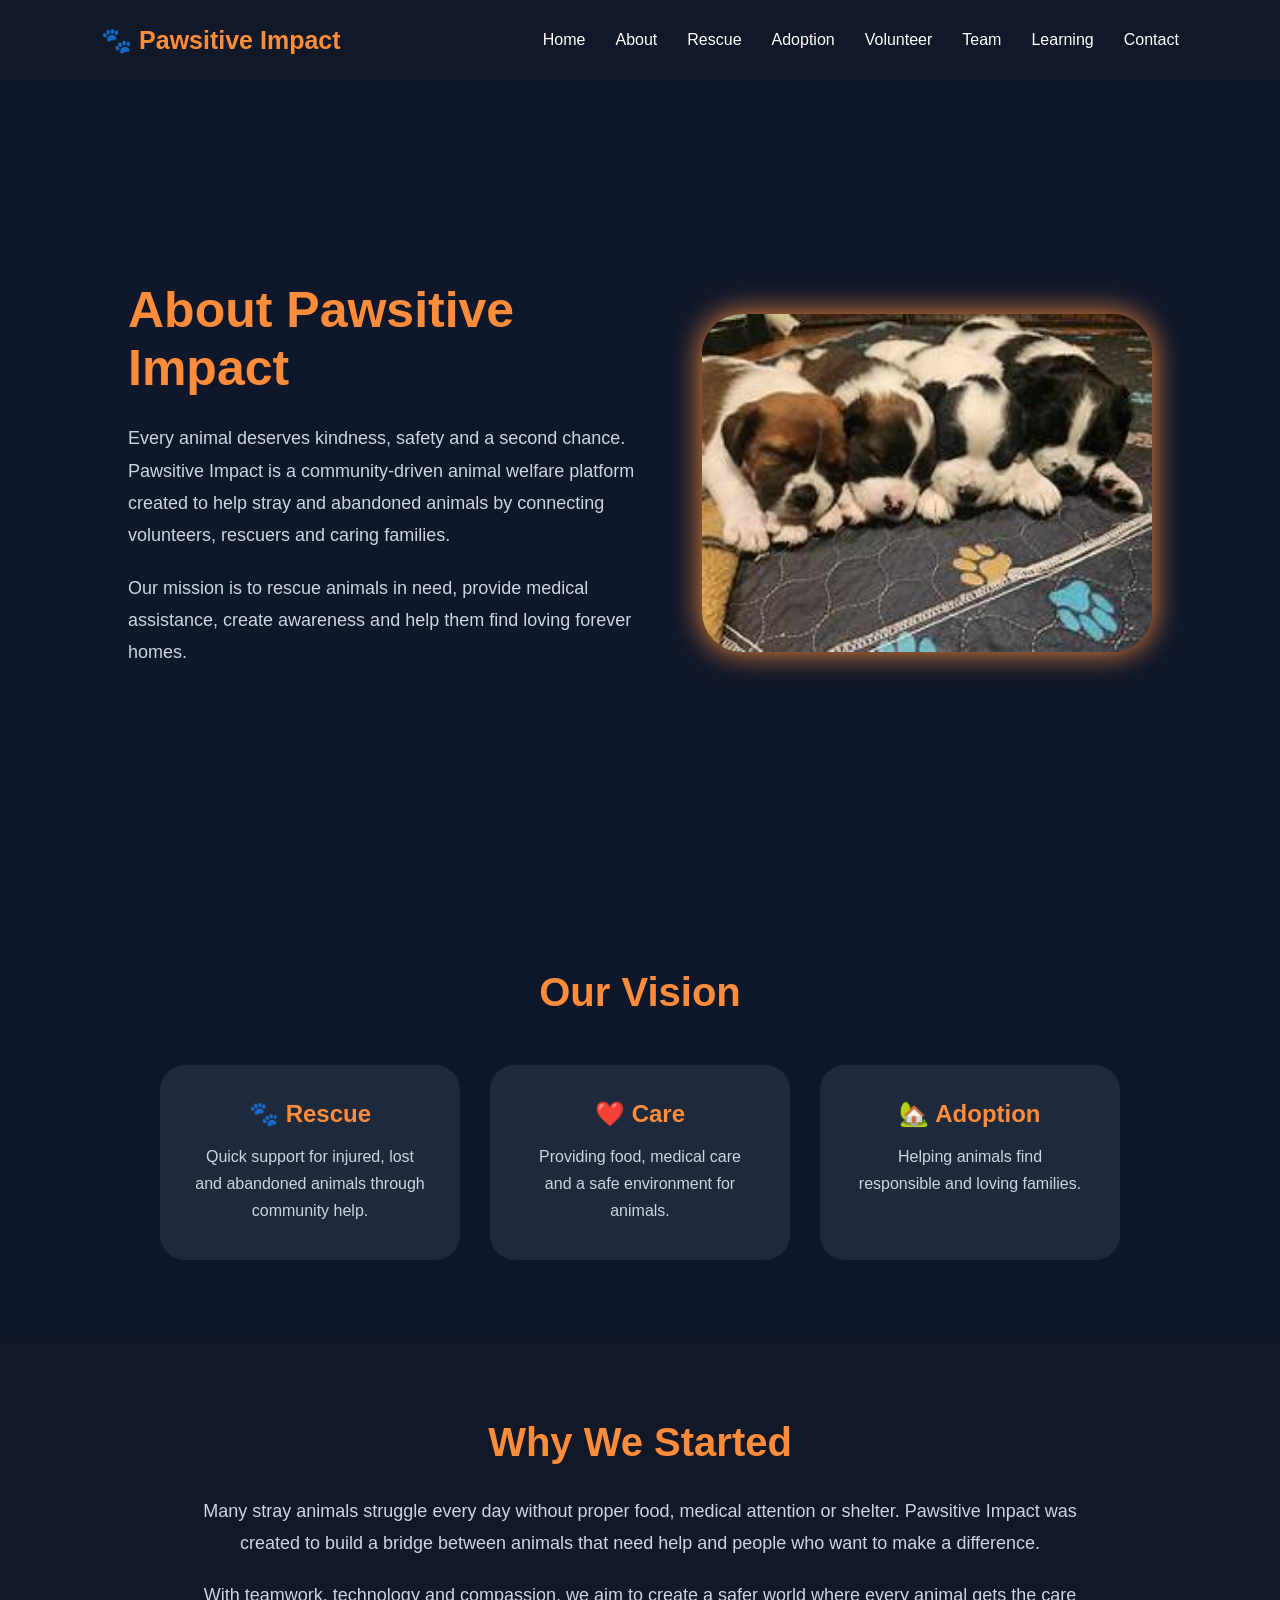
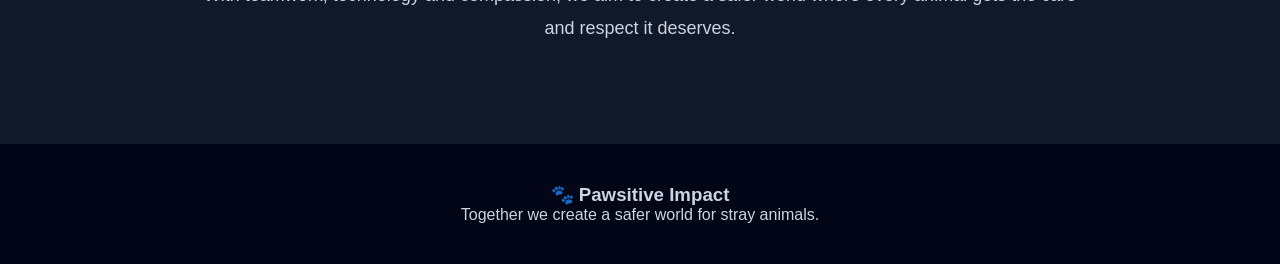
==== about.html @ 606f6a3a "Initial project upload" ====
<!DOCTYPE html>
<html>

<head>

<title>About | Pawsitive Impact</title>

<link rel="stylesheet" href="style.css">

</head>


<body>


<!-- NAVBAR -->

<nav>


<h2 class="logo">
🐾 Pawsitive Impact
</h2>


<ul>

<li><a href="index.html">Home</a></li>

<li><a href="about.html">About</a></li>

<li><a href="rescue.html">Rescue</a></li>

<li><a href="adoption.html">Adoption</a></li>

<li><a href="volunteer.html">Volunteer</a></li>

<li><a href="team.html">Team</a></li>

<li><a href="learning.html">Learning</a></li>

<li><a href="contact.html">Contact</a></li>


</ul>

</nav>





<!-- ABOUT HERO -->


<section class="about-hero">


<div class="about-text">


<h1>
About Pawsitive Impact
</h1>


<p>

Every animal deserves kindness, safety and a second chance.

Pawsitive Impact is a community-driven animal welfare platform
created to help stray and abandoned animals by connecting
volunteers, rescuers and caring families.

</p>


<p>

Our mission is to rescue animals in need,
provide medical assistance,
create awareness and help them find loving forever homes.

</p>


</div>



<div class="about-image">


<img src="assets/about-animal.jpeg">


</div>


</section>









<!-- VISION SECTION -->


<section class="vision">


<h1>
Our Vision
</h1>



<div class="about-cards">



<div class="about-card">


<h2>
🐾 Rescue
</h2>


<p>

Quick support for injured,
lost and abandoned animals
through community help.

</p>


</div>





<div class="about-card">


<h2>
❤️ Care
</h2>


<p>

Providing food, medical care
and a safe environment for animals.

</p>


</div>





<div class="about-card">


<h2>
🏡 Adoption
</h2>


<p>

Helping animals find responsible
and loving families.

</p>


</div>



</div>


</section>









<!-- STORY SECTION -->


<section class="story">


<h1>
Why We Started
</h1>



<p>


Many stray animals struggle every day without proper food,
medical attention or shelter.

Pawsitive Impact was created to build a bridge between
animals that need help and people who want to make a difference.


</p>



<p>


With teamwork, technology and compassion,
we aim to create a safer world where every animal
gets the care and respect it deserves.

</p>



</section>









<!-- FOOTER -->


<footer>


<h3>
🐾 Pawsitive Impact
</h3>


<p>

Together we create a safer world for stray animals.

</p>


</footer>



</body>


</html>
---- style.css ----
*{

margin:0;
padding:0;
box-sizing:border-box;
font-family:'Segoe UI',sans-serif;

}



body{

background:#0f172a;
color:white;

}



nav{

height:80px;

display:flex;

justify-content:space-around;

align-items:center;

background:#111827;

position:sticky;

top:0;

z-index:10;

}



.logo{

color:#ff8c3a;

font-size:25px;

}



ul{

display:flex;

gap:30px;

list-style:none;

}



li{

cursor:pointer;

}



li:hover{

color:#ff8c3a;

}
nav a{

text-decoration:none;
color:white;

}


nav a:hover{

color:#ff8c3a;

}







.hero{


min-height:90vh;

display:flex;

align-items:center;

justify-content:space-between;

padding:70px 10%;

gap:50px;


}




.hero-text{

width:50%;

}




.hero-text h1{

font-size:55px;

color:#ff8c3a;

}



.hero-text p{

font-size:18px;

line-height:1.7;

margin:25px 0;

color:#cbd5e1;

}



button{

padding:15px 35px;

border:none;

border-radius:30px;

background:#ff8c3a;

font-size:16px;

}





.hero-image img{


width:450px;

border-radius:40px;

box-shadow:0 0 30px #ff8c3a;


}







.impact{

padding:80px 10%;

text-align:center;

}



.impact-cards{

display:flex;

gap:30px;

margin-top:40px;

justify-content:center;

flex-wrap:wrap;

}



.impact-cards div{


background:#1e293b;

padding:30px;

width:300px;

border-radius:25px;


}






.team{

padding:80px 10%;

}



.team h1{

text-align:center;

font-size:40px;

color:#ff8c3a;

}



.subtitle{

text-align:center;

margin:20px;

color:#cbd5e1;

}






.member{


display:flex;

align-items:center;

gap:60px;

margin:70px 0;

background:#1e293b;

padding:35px;

border-radius:30px;


}





.member.reverse{

flex-direction:row-reverse;

}




.member img{


width:300px;

height:400px;

object-fit:cover;

border-radius:30px;



}




.member-info{


flex:1;

}



.member-info h2{

font-size:32px;

color:#ff8c3a;

}



.member-info h3{

margin:15px 0;

color:#34d399;

}



.member-info p{

font-size:18px;

line-height:1.7;

color:#cbd5e1;

}





footer{

background:#020617;

text-align:center;

padding:40px;

color:#cbd5e1;

}







@media(max-width:800px){


.hero,
.member,
.member.reverse{


flex-direction:column;

}



.hero-text{

width:100%;

}


.member img{

width:100%;

}


ul{

display:none;

}


}



/* about page */

/* ABOUT PAGE */


.about-hero{

min-height:90vh;

display:flex;

align-items:center;

justify-content:space-between;

padding:80px 10%;

gap:50px;

}




.about-text{

width:50%;

}



.about-text h1{

font-size:50px;

color:#ff8c3a;

margin-bottom:25px;

}



.about-text p{

font-size:18px;

line-height:1.8;

color:#cbd5e1;

margin-bottom:20px;

}




.about-image img{


width:450px;

border-radius:40px;

box-shadow:0 0 30px #ff8c3a;


}









.vision{


padding:80px 10%;

text-align:center;


}



.vision h1{

font-size:40px;

color:#ff8c3a;

}





.about-cards{


display:flex;

justify-content:center;

gap:30px;

margin-top:50px;

flex-wrap:wrap;


}





.about-card{


background:#1e293b;

width:300px;

padding:35px;

border-radius:25px;

transition:.3s;


}




.about-card:hover{


transform:translateY(-10px);


}





.about-card h2{


color:#ff8c3a;

margin-bottom:15px;


}





.about-card p{


color:#cbd5e1;

line-height:1.7;


}









.story{


padding:80px 15%;

text-align:center;

background:#111827;


}



.story h1{


color:#ff8c3a;

font-size:40px;

margin-bottom:30px;


}




.story p{


color:#cbd5e1;

font-size:18px;

line-height:1.8;

margin-bottom:20px;


}










@media(max-width:800px){


.about-hero{

flex-direction:column;

}



.about-text{

width:100%;

}



.about-image img{

width:100%;

}


}


/* rescue page */

/* RESCUE PAGE */



.rescue-hero{


min-height:90vh;

display:flex;

align-items:center;

justify-content:space-between;

padding:80px 10%;

gap:50px;


}





.rescue-content{


width:50%;


}




.rescue-content h1{


font-size:50px;

color:#ff8c3a;

margin-bottom:25px;


}





.rescue-content p{


font-size:18px;

line-height:1.8;

color:#cbd5e1;

margin-bottom:30px;


}






.rescue-content button{


background:#ff8c3a;

padding:15px 35px;

border:none;

border-radius:30px;

cursor:pointer;


}








.rescue-image img{


width:450px;

border-radius:40px;

box-shadow:0 0 30px #ff8c3a;


}


#locationResult{

margin-top:20px;

color:#34d399;

font-size:16px;

line-height:1.7;

}


#locationResult a{

color:#ff8c3a;

text-decoration:none;

}







.rescue-process{


padding:80px 10%;

text-align:center;


}





.rescue-process h1{


font-size:40px;

color:#ff8c3a;


}







.rescue-cards{


display:flex;

justify-content:center;

gap:30px;

margin-top:50px;

flex-wrap:wrap;


}








.rescue-card{


width:300px;

background:#1e293b;

padding:35px;

border-radius:25px;


}





.rescue-card h2{


color:#ff8c3a;

margin-bottom:15px;


}




.rescue-card p{


color:#cbd5e1;

line-height:1.7;


}









.report-section{


background:#111827;

padding:80px 10%;

text-align:center;


}






.report-section h1{


color:#ff8c3a;

font-size:40px;

margin-bottom:40px;


}







form{


max-width:500px;

margin:auto;

display:flex;

flex-direction:column;

gap:20px;


}







input,
textarea,
select{


padding:15px;

border-radius:10px;

border:none;

font-size:16px;


}





textarea{


height:120px;

resize:none;


}






form button{


background:#ff8c3a;

cursor:pointer;


}










@media(max-width:800px){


.rescue-hero{


flex-direction:column;


}



.rescue-content{


width:100%;


}



.rescue-image img{


width:100%;


}



}

/* adoption page */


/* ADOPTION PAGE */


.adoption-header{

padding:80px 10%;

text-align:center;

}


.adoption-header h1{

font-size:50px;

color:#ff8c3a;

}



.adoption-header p{

font-size:18px;

color:#cbd5e1;

margin-top:20px;

}







.filter{

text-align:center;

margin-bottom:40px;

}



.filter button{

margin:10px;

cursor:pointer;

}









.animals{


display:flex;

justify-content:center;

gap:30px;

flex-wrap:wrap;

padding:40px 10%;


}





.animal-card{


background:#1e293b;

width:300px;

border-radius:25px;

overflow:hidden;

text-align:center;

padding-bottom:25px;


}




.animal-card img{


width:100%;

height:230px;

object-fit:cover;


}





.animal-card h2{


color:#ff8c3a;

margin:15px;


}





.animal-card p{


color:#cbd5e1;

padding:0 20px;

line-height:1.6;


}







.animal-card button{


margin-top:20px;

cursor:pointer;


}



/* VOLUNTEER PAGE */


.volunteer-hero{

min-height:90vh;

padding:80px 10%;

display:flex;

align-items:center;

justify-content:space-between;

gap:50px;

}



.volunteer-hero h1{

font-size:50px;

color:#ff8c3a;

}



.volunteer-hero p{

color:#cbd5e1;

font-size:18px;

line-height:1.8;

margin-top:25px;

}




.volunteer-image img{

width:450px;

border-radius:40px;

box-shadow:0 0 30px #ff8c3a;

}








.roles{

padding:80px 10%;

text-align:center;

}



.roles h1{

color:#ff8c3a;

font-size:40px;

}





.role-cards{

display:flex;

justify-content:center;

gap:30px;

flex-wrap:wrap;

margin-top:40px;

}





.role-card{

background:#1e293b;

width:300px;

padding:35px;

border-radius:25px;

}



.role-card h2{

color:#ff8c3a;

}



.role-card p{

color:#cbd5e1;

line-height:1.6;

margin-top:15px;

}










.volunteer-form{

background:#111827;

padding:80px 10%;

text-align:center;

}



.volunteer-form h1{

color:#ff8c3a;

margin-bottom:40px;

}



.volunteer-form form{

max-width:500px;

margin:auto;

display:flex;

flex-direction:column;

gap:20px;

}



.volunteer-form input,
.volunteer-form select{


padding:15px;

border-radius:10px;

border:none;

font-size:16px;

}



.volunteer-form button{

cursor:pointer;

background:#ff8c3a;

}







@media(max-width:800px){


.volunteer-hero{

flex-direction:column;

}



.volunteer-image img{

width:100%;

}


}





/* CONTACT PAGE */


.contact-hero{

padding:90px 10%;

text-align:center;

}



.contact-hero h1{

font-size:50px;

color:#ff8c3a;

}



.contact-hero p{

color:#cbd5e1;

font-size:18px;

margin-top:20px;

line-height:1.7;

}








.contact-cards{

display:flex;

justify-content:center;

gap:30px;

padding:50px 10%;

flex-wrap:wrap;

}





.contact-card{


background:#1e293b;

width:300px;

padding:35px;

border-radius:25px;

text-align:center;


}




.contact-card h2{

color:#ff8c3a;

margin-bottom:15px;

}



.contact-card p{

color:#cbd5e1;

line-height:1.6;

}





/* LOCATION MAP */


.location-section{


padding:80px 10%;

text-align:center;


}



.location-section h1{


font-size:40px;

color:#ff8c3a;

margin-bottom:20px;


}




.location-section p{


color:#cbd5e1;

font-size:18px;

margin-bottom:40px;


}





.map-container{


width:100%;

height:450px;

border-radius:30px;

overflow:hidden;

box-shadow:0 0 30px #ff8c3a;


}




.map-container iframe{


width:100%;

height:100%;

border:0;


}




@media(max-width:800px){


.map-container{

height:300px;

}


}





.message-section{


background:#111827;

padding:80px 10%;

text-align:center;


}






.message-section h1{

color:#ff8c3a;

font-size:40px;

margin-bottom:40px;

}





.message-section form{


max-width:500px;

margin:auto;

display:flex;

flex-direction:column;

gap:20px;


}







.message-section input,
.message-section textarea{


padding:15px;

border:none;

border-radius:10px;

font-size:16px;


}




.message-section textarea{


height:130px;

resize:none;


}




.message-section button{


background:#ff8c3a;

cursor:pointer;

}









@media(max-width:800px){


.contact-cards{

flex-direction:column;

align-items:center;

}



.contact-card{

width:100%;

}


}




/* team page */
/* TEAM INTRO */


.team-intro{

padding:90px 15%;

text-align:center;

}



.team-intro h1{

font-size:50px;

color:#ff8c3a;

margin-bottom:30px;

}



.team-intro p{

color:#cbd5e1;

font-size:18px;

line-height:1.8;

margin-bottom:20px;

}




.team-container{


padding:60px 10%;


display:grid;

grid-template-columns:repeat(3,1fr);

gap:35px;


}






.team-card{


background:#1e293b;

border-radius:30px;

overflow:hidden;

text-align:center;

padding-bottom:30px;

transition:.3s;


}






.team-card:hover{


transform:translateY(-10px);


}







.team-card img{


width:100%;

height:320px;

object-fit:cover;


}





.team-card h2{


color:#ff8c3a;

margin-top:20px;


}





.team-card h3{


color:#34d399;

margin:15px;


}





.team-card p{


color:#cbd5e1;

padding:0 25px;

line-height:1.7;


}







/* TEAM MISSION */


.team-mission{


background:#111827;

padding:80px 10%;

text-align:center;


}



.team-mission h1{

color:#ff8c3a;

font-size:40px;

}



.team-mission>p{


color:#cbd5e1;

font-size:18px;

line-height:1.7;

margin:30px;


}





.mission-box{


display:flex;

justify-content:center;

gap:30px;

flex-wrap:wrap;

}





.mission-box div{


background:#1e293b;

padding:30px;

width:280px;

border-radius:25px;


}



.mission-box h2{

color:#34d399;

margin-bottom:15px;

}



.mission-box p{

color:#cbd5e1;

}








@media(max-width:800px){


.mission-box{

flex-direction:column;

align-items:center;

}


}





/* learning page */

/* LEARNING CENTER */


.learning-hero{

padding:90px 10%;

text-align:center;

}



.learning-hero h1{

font-size:50px;

color:#ff8c3a;

}



.learning-hero p{

color:#cbd5e1;

font-size:18px;

margin-top:20px;

}








.learning-cards{


display:flex;

justify-content:center;

gap:30px;

padding:60px 10%;

flex-wrap:wrap;


}





.learn-card{


background:#1e293b;

width:300px;

padding:35px;

border-radius:25px;

}



.learn-card h2{

color:#ff8c3a;

margin-bottom:15px;

}




.learn-card p{

color:#cbd5e1;

line-height:1.6;

}




.learn-card a{


color:#34d399;

text-decoration:none;

}








.resources{


background:#111827;

padding:80px 10%;

text-align:center;


}



.resources h1{

font-size:40px;

color:#ff8c3a;

}





.resource-box{


background:#1e293b;

padding:35px;

margin:30px auto;

max-width:600px;

border-radius:25px;


}



.resource-box h2{

color:#34d399;

}



.resource-box p{

color:#cbd5e1;

line-height:1.7;

}




.resource-box a{

color:#ff8c3a;

font-weight:bold;
text-decoration:none;

}





@media(max-width:800px){


.learning-cards{

flex-direction:column;

align-items:center;

}


}
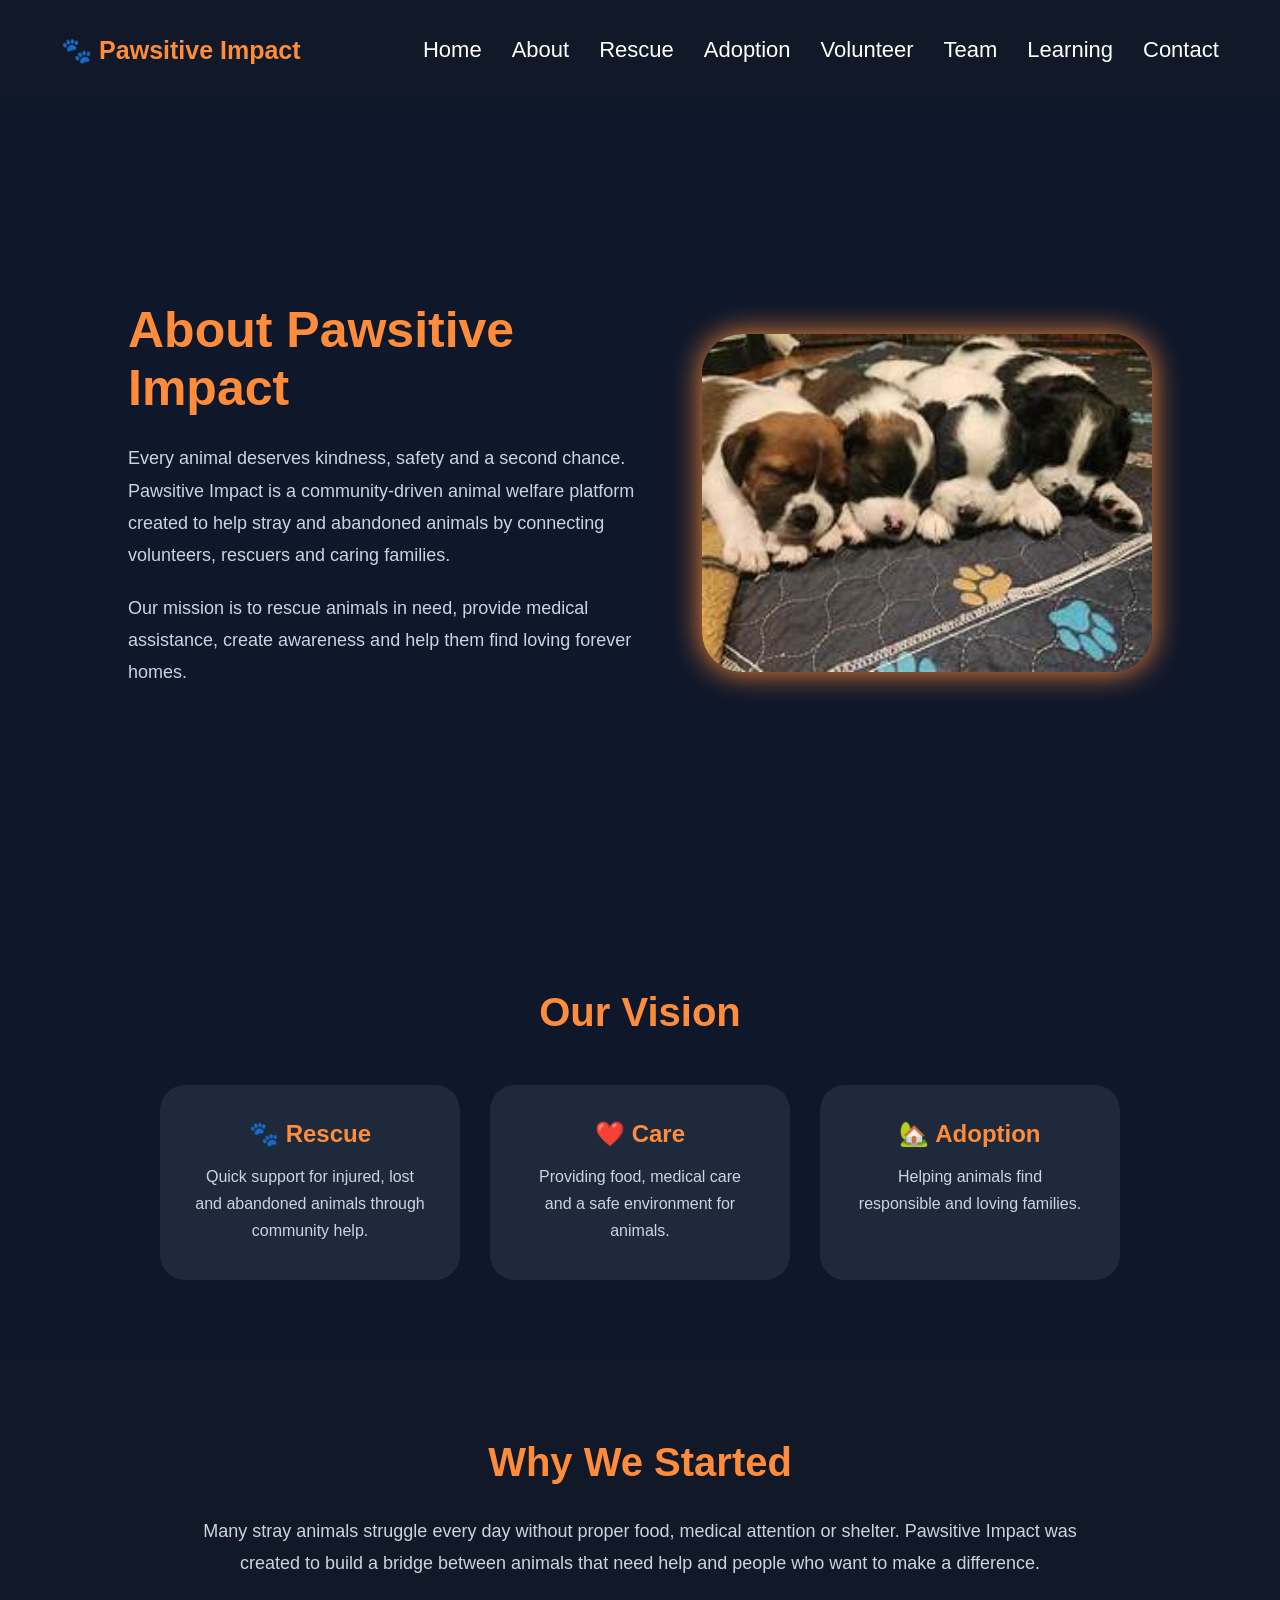
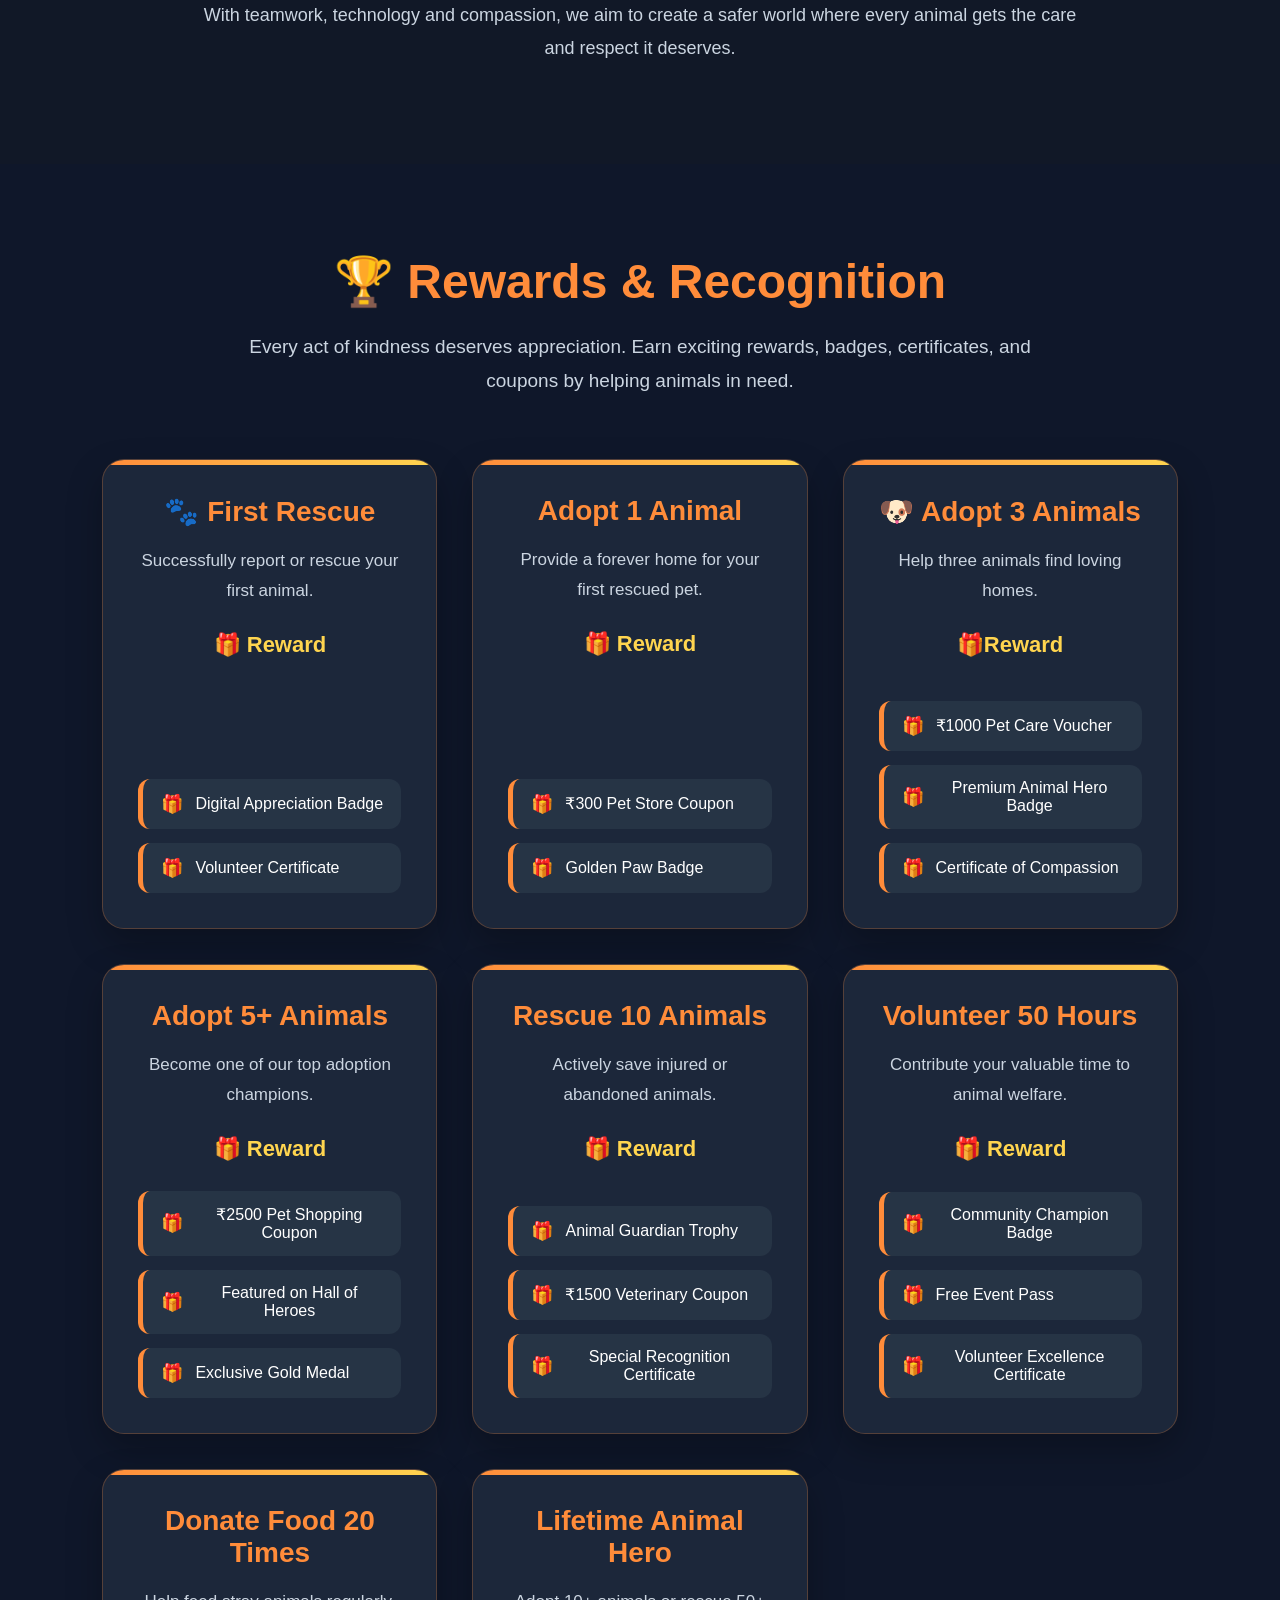
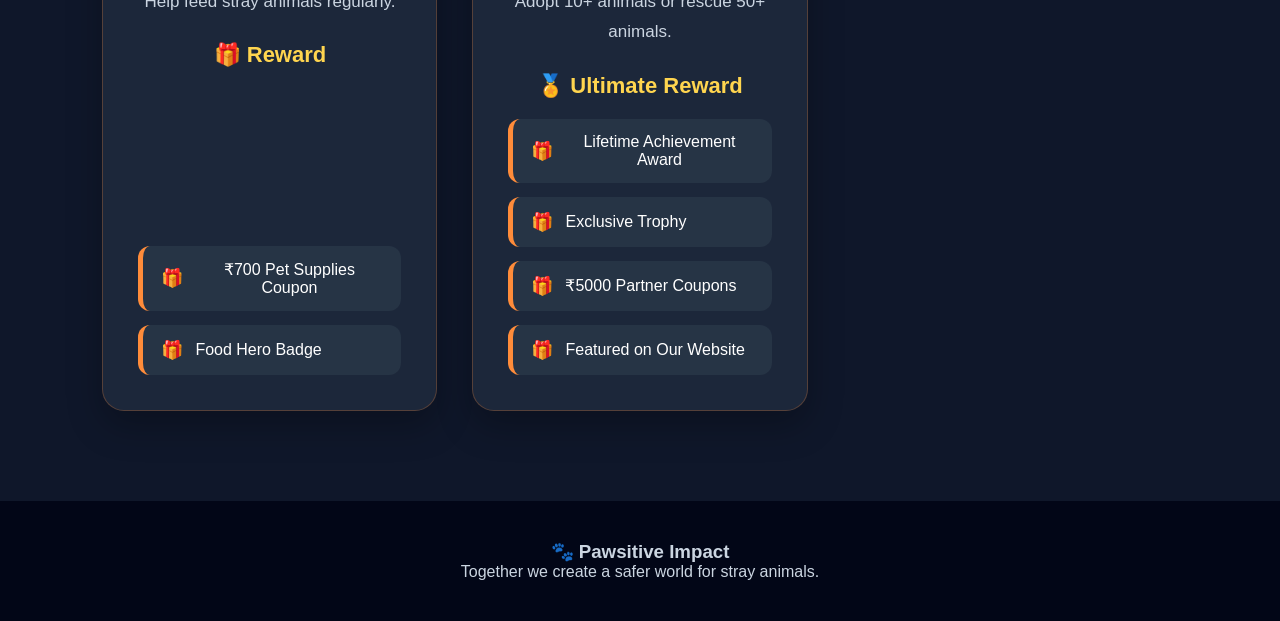
==== commit 8c3c1d4f: "Add new sections highlighting the importance and benefits of volunteering, including a step-by-step " ====
--- a/about.html
+++ b/about.html
@@ -241,6 +241,148 @@
 </section>
 
 
+<!-- REWARDS SECTION -->
+
+<section class="rewards">
+
+    <h1>🏆 Rewards & Recognition</h1>
+
+    <p class="reward-subtitle">
+        Every act of kindness deserves appreciation. Earn exciting rewards,
+        badges, certificates, and coupons by helping animals in need.
+    </p>
+
+    <div class="reward-cards">
+
+        <div class="reward-card">
+
+            <h2>🐾 First Rescue</h2>
+
+            <p>Successfully report or rescue your first animal.</p>
+
+            <h3>🎁 Reward</h3>
+
+            <ul>
+                <li>Digital Appreciation Badge</li>
+                <li>Volunteer Certificate</li>
+            </ul>
+
+        </div>
+
+        <div class="reward-card">
+
+            <h2> Adopt 1 Animal</h2>
+
+            <p>Provide a forever home for your first rescued pet.</p>
+
+            <h3> 🎁 Reward</h3>
+
+            <ul>
+                <li>₹300 Pet Store Coupon</li>
+                <li>Golden Paw Badge</li>
+            </ul>
+
+        </div>
+
+        <div class="reward-card">
+
+            <h2>🐶 Adopt 3 Animals</h2>
+
+            <p>Help three animals find loving homes.</p>
+
+            <h3> 🎁Reward</h3>
+
+            <ul>
+                <li>₹1000 Pet Care Voucher</li>
+                <li>Premium Animal Hero Badge</li>
+                <li>Certificate of Compassion</li>
+            </ul>
+
+        </div>
+
+        <div class="reward-card">
+
+            <h2> Adopt 5+ Animals</h2>
+
+            <p>Become one of our top adoption champions.</p>
+
+            <h3>🎁 Reward</h3>
+
+            <ul>
+                <li>₹2500 Pet Shopping Coupon</li>
+                <li>Featured on Hall of Heroes</li>
+                <li>Exclusive Gold Medal</li>
+            </ul>
+
+        </div>
+
+        <div class="reward-card">
+
+            <h2> Rescue 10 Animals</h2>
+
+            <p>Actively save injured or abandoned animals.</p>
+
+            <h3>🎁 Reward</h3>
+
+            <ul>
+                <li>Animal Guardian Trophy</li>
+                <li>₹1500 Veterinary Coupon</li>
+                <li>Special Recognition Certificate</li>
+            </ul>
+
+        </div>
+
+        <div class="reward-card">
+
+            <h2> Volunteer 50 Hours</h2>
+
+            <p>Contribute your valuable time to animal welfare.</p>
+
+            <h3>🎁 Reward</h3>
+
+            <ul>
+                <li>Community Champion Badge</li>
+                <li>Free Event Pass</li>
+                <li>Volunteer Excellence Certificate</li>
+            </ul>
+
+        </div>
+
+        <div class="reward-card">
+
+            <h2> Donate Food 20 Times</h2>
+
+            <p>Help feed stray animals regularly.</p>
+
+            <h3>🎁 Reward</h3>
+
+            <ul>
+                <li>₹700 Pet Supplies Coupon</li>
+                <li>Food Hero Badge</li>
+            </ul>
+
+        </div>
+
+        <div class="reward-card">
+
+            <h2> Lifetime Animal Hero</h2>
+
+            <p>Adopt 10+ animals or rescue 50+ animals.</p>
+
+            <h3>🏅 Ultimate Reward</h3>
+
+            <ul>
+                <li>Lifetime Achievement Award</li>
+                <li>Exclusive Trophy</li>
+                <li>₹5000 Partner Coupons</li>
+                <li>Featured on Our Website</li>
+            </ul>
+
+        </div>
+
+    </div>
+
+</section>
 
 
 
--- a/style.css
+++ b/style.css
@@ -20,7 +20,7 @@
 
 nav{
 
-height:80px;
+height:100px;
 
 display:flex;
 
@@ -53,6 +53,7 @@
 ul{
 
 display:flex;
+font-size:22px;
 
 gap:30px;
 
@@ -86,6 +87,7 @@
 nav a:hover{
 
 color:#ff8c3a;
+
 
 }
 
@@ -645,7 +647,496 @@
 
 }
 
-
+/*=========================================
+            REWARDS SECTION
+=========================================*/
+
+.rewards{
+    padding:90px 8%;
+    background:#0f172a;
+    text-align:center;
+}
+
+.rewards h1{
+    font-size:48px;
+    color:#ff8c3a;
+    margin-bottom:20px;
+    font-weight:700;
+}
+
+.reward-subtitle{
+    max-width:850px;
+    margin:0 auto 60px;
+    color:#cbd5e1;
+    font-size:19px;
+    line-height:1.8;
+}
+
+/*=========================================
+              CARD GRID
+=========================================*/
+
+.reward-cards{
+
+    display:grid;
+
+    grid-template-columns:repeat(auto-fit,minmax(330px,1fr));
+
+    gap:35px;
+
+    align-items:stretch;
+
+}
+
+/*=========================================
+             REWARD CARD
+=========================================*/
+
+.reward-card{
+
+    position:relative;
+
+    background:rgba(30,41,59,.95);
+
+    backdrop-filter:blur(12px);
+
+    border-radius:22px;
+
+    padding:35px;
+
+    overflow:hidden;
+
+    display:flex;
+
+    flex-direction:column;
+
+    min-height:470px;
+
+    transition:.4s;
+
+    border:1px solid rgba(255,140,58,.25);
+
+    box-shadow:0 15px 35px rgba(0,0,0,.25);
+
+}
+
+/* glowing top border */
+
+.reward-card::before{
+
+    content:"";
+
+    position:absolute;
+
+    top:0;
+
+    left:0;
+
+    width:100%;
+
+    height:5px;
+
+    background:linear-gradient(90deg,#ff8c3a,#ffb347,#ffd54f);
+
+}
+
+.reward-card:hover{
+
+    transform:translateY(-12px);
+
+    box-shadow:0 18px 40px rgba(255,140,58,.35);
+
+    border-color:#ff8c3a;
+
+}
+
+/*=========================================
+            CARD CONTENT
+=========================================*/
+
+.reward-card h2{
+
+    color:#ff8c3a;
+
+    font-size:28px;
+
+    margin-bottom:18px;
+
+    font-weight:700;
+
+}
+
+.reward-card p{
+
+    color:#cbd5e1;
+
+    line-height:1.8;
+
+    margin-bottom:25px;
+
+    font-size:17px;
+
+}
+
+.reward-card h3{
+
+    color:#FFD54F;
+
+    font-size:22px;
+
+    margin-bottom:20px;
+
+}
+
+/*=========================================
+          REWARD LIST
+=========================================*/
+
+.reward-card ul{
+
+    list-style:none;
+
+    margin-top:auto;
+
+    padding:0;
+
+    display:flex;
+
+    flex-direction:column;
+
+    gap:14px;
+
+}
+
+.reward-card ul li{
+
+    display:flex;
+
+    align-items:center;
+
+    background:#263445;
+
+    padding:14px 18px;
+
+    border-radius:12px;
+
+    color:white;
+
+    font-size:16px;
+
+    transition:.3s;
+
+    border-left:5px solid #ff8c3a;
+
+}
+
+.reward-card ul li:hover{
+
+    background:#31445d;
+
+    transform:translateX(6px);
+
+}
+
+.reward-card ul li::before{
+
+    content:"🎁";
+
+    margin-right:12px;
+
+    font-size:18px;
+
+}
+
+/*=========================================
+          LEVEL TABLE
+=========================================*/
+
+.reward-levels{
+
+    margin-top:90px;
+
+}
+
+.reward-levels h2{
+
+    color:#ff8c3a;
+
+    font-size:38px;
+
+    margin-bottom:30px;
+
+}
+
+.reward-levels table{
+
+    width:100%;
+
+    border-collapse:collapse;
+
+    overflow:hidden;
+
+    border-radius:18px;
+
+    background:#1e293b;
+
+    box-shadow:0 15px 30px rgba(0,0,0,.25);
+
+}
+
+.reward-levels th{
+
+    background:linear-gradient(90deg,#ff8c3a,#ffb347);
+
+    color:#111827;
+
+    padding:20px;
+
+    font-size:18px;
+
+}
+
+.reward-levels td{
+
+    padding:18px;
+
+    color:#d8dee9;
+
+    border-bottom:1px solid rgba(255,255,255,.08);
+
+}
+
+.reward-levels tr:hover{
+
+    background:#2a3b52;
+
+}
+
+/*=========================================
+            COUPON SECTION
+=========================================*/
+
+.coupon-section{
+
+    margin-top:90px;
+
+}
+
+.coupon-section h2{
+
+    color:#ff8c3a;
+
+    font-size:38px;
+
+    margin-bottom:40px;
+
+}
+
+.coupon-grid{
+
+    display:grid;
+
+    grid-template-columns:repeat(auto-fit,minmax(270px,1fr));
+
+    gap:30px;
+
+}
+
+.coupon{
+
+    background:linear-gradient(135deg,#ff8c3a,#ffb347);
+
+    color:#111827;
+
+    padding:35px;
+
+    border-radius:20px;
+
+    box-shadow:0 15px 30px rgba(0,0,0,.25);
+
+    transition:.4s;
+
+}
+
+.coupon:hover{
+
+    transform:translateY(-10px) scale(1.03);
+
+}
+
+.coupon h3{
+
+    font-size:30px;
+
+    margin-bottom:15px;
+
+}
+
+.coupon p{
+
+    font-size:17px;
+
+    line-height:1.7;
+
+}
+
+/*=========================================
+             BADGES
+=========================================*/
+
+.badges{
+
+    padding:90px 8%;
+
+    text-align:center;
+
+}
+
+.badges h1{
+
+    color:#ff8c3a;
+
+    font-size:45px;
+
+    margin-bottom:50px;
+
+}
+
+.badge-grid{
+
+    display:grid;
+
+    grid-template-columns:repeat(auto-fit,minmax(200px,1fr));
+
+    gap:30px;
+
+}
+
+.badge{
+
+    background:#1e293b;
+
+    padding:30px;
+
+    border-radius:20px;
+
+    transition:.4s;
+
+    border:1px solid rgba(255,140,58,.2);
+
+}
+
+.badge:hover{
+
+    transform:translateY(-10px);
+
+    box-shadow:0 15px 35px rgba(255,140,58,.3);
+
+}
+
+.badge span{
+
+    display:block;
+
+    font-size:60px;
+
+    margin-bottom:18px;
+
+}
+
+.badge h3{
+
+    color:#ff8c3a;
+
+    margin-bottom:12px;
+
+}
+
+.badge p{
+
+    color:#cbd5e1;
+
+    line-height:1.7;
+
+}
+
+/*=========================================
+          RESPONSIVE
+=========================================*/
+
+@media(max-width:900px){
+
+.reward-cards{
+
+grid-template-columns:1fr;
+
+}
+
+.reward-card{
+
+min-height:auto;
+
+}
+
+.coupon-grid{
+
+grid-template-columns:1fr;
+
+}
+
+.badge-grid{
+
+grid-template-columns:1fr;
+
+}
+
+.reward-levels{
+
+overflow-x:auto;
+
+}
+
+.reward-levels table{
+
+min-width:700px;
+
+}
+
+}
+
+@media(max-width:600px){
+
+.rewards h1{
+
+font-size:36px;
+
+}
+
+.reward-subtitle{
+
+font-size:16px;
+
+}
+
+.reward-card{
+
+padding:25px;
+
+}
+
+.reward-card h2{
+
+font-size:24px;
+
+}
+
+.reward-card p{
+
+font-size:16px;
+
+}
+
+}
 
 
 
@@ -683,6 +1174,7 @@
 }
 
 
+
 /* rescue page */
 
 /* RESCUE PAGE */
@@ -952,6 +1444,222 @@
 }
 
 
+/*==========================
+EMERGENCY CONTACT
+===========================*/
+
+.emergency-contact{
+padding:80px 10%;
+text-align:center;
+background:#111827;
+}
+
+.emergency-contact h1{
+font-size:42px;
+color:#ff8c3a;
+margin-bottom:20px;
+}
+
+.emergency-contact p{
+color:#cbd5e1;
+max-width:750px;
+margin:auto;
+line-height:1.8;
+margin-bottom:50px;
+}
+
+.contact-boxes{
+display:grid;
+grid-template-columns:repeat(auto-fit,minmax(250px,1fr));
+gap:25px;
+}
+
+.contact-card{
+background:#1e293b;
+padding:35px;
+border-radius:20px;
+transition:.4s;
+border-top:4px solid #34d399;
+}
+
+.contact-card:hover{
+transform:translateY(-8px);
+box-shadow:0 12px 25px rgba(52,211,153,.3);
+}
+
+.contact-card h2{
+color:#34d399;
+margin-bottom:15px;
+}
+
+.contact-card p{
+color:white;
+}
+
+/*==========================
+BEFORE RESCUE
+===========================*/
+
+.before-rescue{
+padding:90px 10%;
+text-align:center;
+}
+
+.before-rescue h1{
+color:#ff8c3a;
+font-size:42px;
+margin-bottom:50px;
+}
+
+.before-grid{
+display:grid;
+grid-template-columns:repeat(auto-fit,minmax(250px,1fr));
+gap:30px;
+}
+
+.before-card{
+background:#1e293b;
+padding:35px;
+border-radius:20px;
+transition:.4s;
+}
+
+.before-card:hover{
+transform:translateY(-10px);
+}
+
+.before-card span{
+font-size:55px;
+display:block;
+margin-bottom:15px;
+}
+
+.before-card h2{
+color:#34d399;
+margin-bottom:15px;
+}
+
+.before-card p{
+color:#cbd5e1;
+line-height:1.8;
+}
+
+/*==========================
+STATS
+===========================*/
+
+.rescue-stats{
+padding:90px 10%;
+background:#111827;
+text-align:center;
+}
+
+.rescue-stats h1{
+color:#ff8c3a;
+font-size:42px;
+margin-bottom:50px;
+}
+
+.stats-grid{
+display:grid;
+grid-template-columns:repeat(auto-fit,minmax(220px,1fr));
+gap:30px;
+}
+
+.stat-box{
+background:#1e293b;
+padding:40px;
+border-radius:20px;
+}
+
+.stat-box h2{
+font-size:45px;
+color:#34d399;
+}
+
+.stat-box p{
+color:#cbd5e1;
+margin-top:10px;
+}
+
+/*==========================
+TIPS
+===========================*/
+
+.rescue-tips{
+padding:90px 10%;
+text-align:center;
+}
+
+.rescue-tips h1{
+color:#ff8c3a;
+margin-bottom:50px;
+font-size:42px;
+}
+
+.tips-grid{
+display:grid;
+grid-template-columns:repeat(auto-fit,minmax(220px,1fr));
+gap:25px;
+}
+
+.tip-card{
+background:#1e293b;
+padding:35px;
+border-radius:20px;
+font-size:45px;
+transition:.4s;
+}
+
+.tip-card:hover{
+transform:translateY(-8px);
+}
+
+.tip-card h3{
+font-size:25px;
+color:#34d399;
+margin:20px 0;
+}
+
+.tip-card p{
+font-size:16px;
+color:#cbd5e1;
+line-height:1.7;
+}
+
+/*==========================
+FAQ
+===========================*/
+
+.faq{
+padding:90px 10%;
+background:#111827;
+}
+
+.faq h1{
+text-align:center;
+color:#ff8c3a;
+margin-bottom:50px;
+font-size:42px;
+}
+
+.faq-box{
+background:#1e293b;
+padding:30px;
+margin-bottom:20px;
+border-left:5px solid #ff8c3a;
+border-radius:15px;
+}
+
+.faq-box h3{
+color:#34d399;
+margin-bottom:15px;
+}
+
+.faq-box p{
+color:#cbd5e1;
+line-height:1.8;
+}
 
 
 
@@ -1068,6 +1776,8 @@
 
 }
 
+
+
 /* adoption page */
 
 
@@ -1372,7 +2082,311 @@
 }
 
 
-
+/*==============================
+SECTION COMMON
+==============================*/
+
+.section-subtitle{
+
+max-width:800px;
+
+margin:20px auto 60px;
+
+color:#cbd5e1;
+
+font-size:18px;
+
+line-height:1.8;
+
+}
+
+/*==============================
+WHY VOLUNTEER
+==============================*/
+
+.why-volunteer{
+
+padding:90px 10%;
+
+text-align:center;
+
+}
+
+.why-volunteer h1{
+
+font-size:42px;
+
+color:#ff8c3a;
+
+margin-bottom:10px;
+
+}
+
+.why-grid{
+
+display:grid;
+
+grid-template-columns:repeat(auto-fit,minmax(260px,1fr));
+
+gap:30px;
+
+}
+
+.why-card{
+
+background:#1e293b;
+
+padding:35px;
+
+border-radius:20px;
+
+transition:.4s;
+
+border-top:4px solid #34d399;
+
+}
+
+.why-card:hover{
+
+transform:translateY(-10px);
+
+box-shadow:0 15px 30px rgba(52,211,153,.25);
+
+}
+
+.icon{
+
+font-size:55px;
+
+margin-bottom:20px;
+
+}
+
+.why-card h2{
+
+color:#34d399;
+
+margin-bottom:15px;
+
+}
+
+.why-card p{
+
+color:#cbd5e1;
+
+line-height:1.8;
+
+}
+
+/*==============================
+BENEFITS
+==============================*/
+
+.volunteer-benefits{
+
+padding:90px 10%;
+
+background:#111827;
+
+text-align:center;
+
+}
+
+.volunteer-benefits h1{
+
+font-size:42px;
+
+color:#ff8c3a;
+
+}
+
+.benefit-grid{
+
+display:grid;
+
+grid-template-columns:repeat(auto-fit,minmax(250px,1fr));
+
+gap:30px;
+
+}
+
+.benefit-card{
+
+background:#1e293b;
+
+padding:35px;
+
+border-radius:20px;
+
+transition:.4s;
+
+border-left:5px solid #ff8c3a;
+
+}
+
+.benefit-card:hover{
+
+transform:scale(1.04);
+
+}
+
+.benefit-card span{
+
+font-size:55px;
+
+display:block;
+
+margin-bottom:20px;
+
+}
+
+.benefit-card h2{
+
+color:#ff8c3a;
+
+margin-bottom:15px;
+
+}
+
+.benefit-card p{
+
+color:#cbd5e1;
+
+line-height:1.8;
+
+}
+
+/*==============================
+VOLUNTEER JOURNEY
+==============================*/
+
+.journey{
+
+padding:90px 8%;
+
+text-align:center;
+
+}
+
+.journey h1{
+
+font-size:42px;
+
+color:#ff8c3a;
+
+}
+
+.journey-line{
+
+display:flex;
+
+justify-content:center;
+
+align-items:flex-start;
+
+gap:15px;
+
+flex-wrap:wrap;
+
+margin-top:60px;
+
+}
+
+.journey-step{
+
+background:#1e293b;
+
+padding:30px;
+
+border-radius:20px;
+
+width:230px;
+
+transition:.4s;
+
+}
+
+.journey-step:hover{
+
+transform:translateY(-10px);
+
+}
+
+.step-number{
+
+width:70px;
+
+height:70px;
+
+background:#ff8c3a;
+
+color:#111827;
+
+font-size:30px;
+
+font-weight:bold;
+
+border-radius:50%;
+
+display:flex;
+
+justify-content:center;
+
+align-items:center;
+
+margin:auto auto 20px;
+
+}
+
+.journey-step h3{
+
+color:#34d399;
+
+margin-bottom:15px;
+
+}
+
+.journey-step p{
+
+color:#cbd5e1;
+
+line-height:1.7;
+
+}
+
+.journey-arrow{
+
+font-size:45px;
+
+color:#ff8c3a;
+
+margin-top:80px;
+
+}
+
+/*==============================
+RESPONSIVE
+==============================*/
+
+@media(max-width:900px){
+
+.journey-line{
+
+flex-direction:column;
+
+align-items:center;
+
+}
+
+.journey-arrow{
+
+transform:rotate(90deg);
+
+margin:0;
+
+}
+
+}
 
 
 
@@ -1867,7 +2881,7 @@
 
 text-align:center;
 
-padding-bottom:30px;
+padding:30px;
 
 transition:.3s;
 
@@ -1901,6 +2915,7 @@
 height:320px;
 
 object-fit:cover;
+border-radius:30px;
 
 
 }
@@ -2054,8 +3069,6 @@
 
 
 
-
-
 @media(max-width:800px){
 
 
@@ -2183,6 +3196,548 @@
 }
 
 
+
+
+/*=========================================
+        ANIMAL FEEDING GUIDE
+==========================================*/
+
+/*=========================================
+        ANIMAL FEEDING GUIDE
+=========================================*/
+
+.feeding-guide{
+    padding:90px 6%;
+    background:#081322;
+}
+
+/* ---------- Heading ---------- */
+
+.feed-heading{
+    text-align:center;
+    margin-bottom:70px;
+}
+
+.feed-heading h1{
+    color:#ff9336;
+    font-size:60px;
+    font-weight:700;
+    margin-bottom:15px;
+}
+
+.heading-line{
+    display:flex;
+    justify-content:center;
+    align-items:center;
+    gap:18px;
+    color:#ff9336;
+    font-size:24px;
+    margin-bottom:25px;
+}
+
+.heading-line span{
+    width:90px;
+    height:3px;
+    background:#ff9336;
+    border-radius:20px;
+}
+
+.feed-heading p{
+    color:#d7dde8;
+    font-size:23px;
+    line-height:1.9;
+}
+
+/* ---------- Grid ---------- */
+
+.feeding-grid{
+    display:grid;
+    grid-template-columns:repeat(4,1fr);
+    gap:28px;
+}
+
+/* ---------- Cards ---------- */
+
+.feed-card{
+
+    position:relative;
+
+    background:linear-gradient(180deg,#16243b,#111b2d);
+
+    border-radius:26px;
+
+    padding:30px;
+
+    overflow:hidden;
+
+    transition:.35s;
+
+}
+
+.feed-card:hover{
+
+    transform:translateY(-12px);
+
+}
+
+/* Colored Borders */
+
+.dog{
+    border:2px solid #2dd4bf;
+}
+
+.cat{
+    border:2px solid #fbbf24;
+}
+
+.cow{
+    border:2px solid #38bdf8;
+}
+
+.bird{
+    border:2px solid #c084fc;
+}
+
+/* Animal Circle */
+
+.animal-circle{
+
+    width:92px;
+    height:92px;
+
+    border-radius:50%;
+
+    margin:auto;
+
+    display:flex;
+    justify-content:center;
+    align-items:center;
+
+    font-size:48px;
+
+    background:#23344d;
+
+}
+
+.dog .animal-circle{
+    border:2px solid #2dd4bf;
+}
+
+.cat .animal-circle{
+    border:2px solid #fbbf24;
+}
+
+.cow .animal-circle{
+    border:2px solid #38bdf8;
+}
+
+.bird .animal-circle{
+    border:2px solid #c084fc;
+}
+
+/* Animal Name */
+
+.feed-card h2{
+
+    text-align:center;
+
+    color:#ff9336;
+
+    font-size:34px;
+
+    margin:18px 0 25px;
+
+}
+
+/* Good / Bad Tag */
+
+.food-tag{
+
+    width:170px;
+
+    margin:0 auto 28px;
+
+    padding:12px;
+
+    border-radius:50px;
+
+    text-align:center;
+
+    font-size:22px;
+
+    font-weight:600;
+
+}
+
+.good-tag{
+
+    background:#184d39;
+
+    color:#5af38d;
+
+}
+
+.bad-tag{
+
+    background:#592834;
+
+    color:#ff667b;
+
+}
+
+/* Divider */
+
+.divider{
+
+    height:1px;
+
+    background:rgba(255,255,255,.12);
+
+    margin:30px 0;
+
+}
+
+/* Food List */
+
+.food-list{
+
+    display:flex;
+
+    flex-direction:column;
+
+    gap:18px;
+
+}
+
+.food{
+
+    position:relative;
+
+    padding-left:34px;
+
+    font-size:22px;
+
+    color:white;
+
+    line-height:1.45;
+
+}
+
+/* Good */
+
+.food.good::before{
+
+    content:"✔";
+
+    position:absolute;
+
+    left:0;
+
+    color:#61f48f;
+
+    font-weight:bold;
+
+}
+
+/* Bad */
+
+.food.bad::before{
+
+    content:"✖";
+
+    position:absolute;
+
+    left:0;
+
+    color:#ff6077;
+
+    font-weight:bold;
+
+}
+
+/* Paw */
+
+.paw-bg{
+
+    position:absolute;
+
+    right:18px;
+
+    bottom:15px;
+
+    font-size:56px;
+
+    opacity:.07;
+
+}
+
+/* ---------- Info Box ---------- */
+
+.feeding-info{
+
+    margin:55px auto 0;
+
+    background:#11213b;
+
+    border:1px solid #245a8a;
+
+    border-radius:20px;
+
+    padding:28px 35px;
+
+    display:flex;
+
+    justify-content:space-between;
+
+    align-items:center;
+
+}
+
+.info-left{
+
+    display:flex;
+
+    align-items:center;
+
+    gap:20px;
+
+}
+
+.info-icon{
+
+    width:70px;
+
+    height:70px;
+
+    border-radius:50%;
+
+    border:3px solid #3fa8ff;
+
+    color:#3fa8ff;
+
+    display:flex;
+
+    justify-content:center;
+
+    align-items:center;
+
+    font-size:38px;
+
+    font-weight:bold;
+
+}
+
+.info-left h3{
+
+    color:#3fa8ff;
+
+    font-size:28px;
+
+    margin-bottom:8px;
+
+}
+
+.info-left p{
+
+    color:#d6dce8;
+
+    font-size:20px;
+
+    line-height:1.7;
+
+}
+
+.info-paw{
+
+    font-size:50px;
+
+}
+
+/* ---------- Responsive ---------- */
+
+@media(max-width:1200px){
+
+    .feeding-grid{
+
+        grid-template-columns:repeat(2,1fr);
+
+    }
+
+}
+
+@media(max-width:768px){
+
+    .feeding-grid{
+
+        grid-template-columns:1fr;
+
+    }
+
+    .feed-heading h1{
+
+        font-size:42px;
+
+    }
+
+    .feed-heading p{
+
+        font-size:18px;
+
+    }
+
+    .feeding-info{
+
+        flex-direction:column;
+
+        text-align:center;
+
+        gap:20px;
+
+    }
+
+    .info-left{
+
+        flex-direction:column;
+
+    }
+
+}
+
+/*=============================
+EMERGENCY STEPS
+==============================*/
+
+.emergency-steps{
+
+padding:90px 8%;
+
+text-align:center;
+
+}
+
+.emergency-steps h1{
+
+color:#ff8c3a;
+
+margin-bottom:50px;
+
+}
+
+.steps{
+
+display:grid;
+
+grid-template-columns:repeat(auto-fit,minmax(220px,1fr));
+
+gap:25px;
+
+}
+
+.step{
+
+background:#1e293b;
+
+padding:30px;
+
+border-radius:20px;
+
+}
+
+.step span{
+
+font-size:50px;
+
+display:block;
+
+margin-bottom:15px;
+
+}
+
+.step h3{
+
+color:#34d399;
+
+}
+
+.step p{
+
+color:#cbd5e1;
+
+line-height:1.7;
+
+}
+
+/*=============================
+CARE TIPS
+==============================*/
+
+.care-tips{
+
+padding:90px 8%;
+
+background:#111827;
+
+text-align:center;
+
+}
+
+.care-tips h1{
+
+color:#ff8c3a;
+
+margin-bottom:50px;
+
+}
+
+.tips-grid{
+
+display:grid;
+
+grid-template-columns:repeat(auto-fit,minmax(250px,1fr));
+
+gap:25px;
+
+}
+
+.tip{
+
+background:#1e293b;
+
+padding:30px;
+
+border-radius:20px;
+
+font-size:45px;
+
+transition:.3s;
+
+}
+
+.tip:hover{
+
+transform:translateY(-8px);
+
+}
+
+.tip h3{
+
+font-size:24px;
+
+color:#34d399;
+
+margin:15px 0;
+
+}
+
+.tip p{
+
+font-size:16px;
+
+color:#cbd5e1;
+
+line-height:1.7;
+
+}
 
 
 
